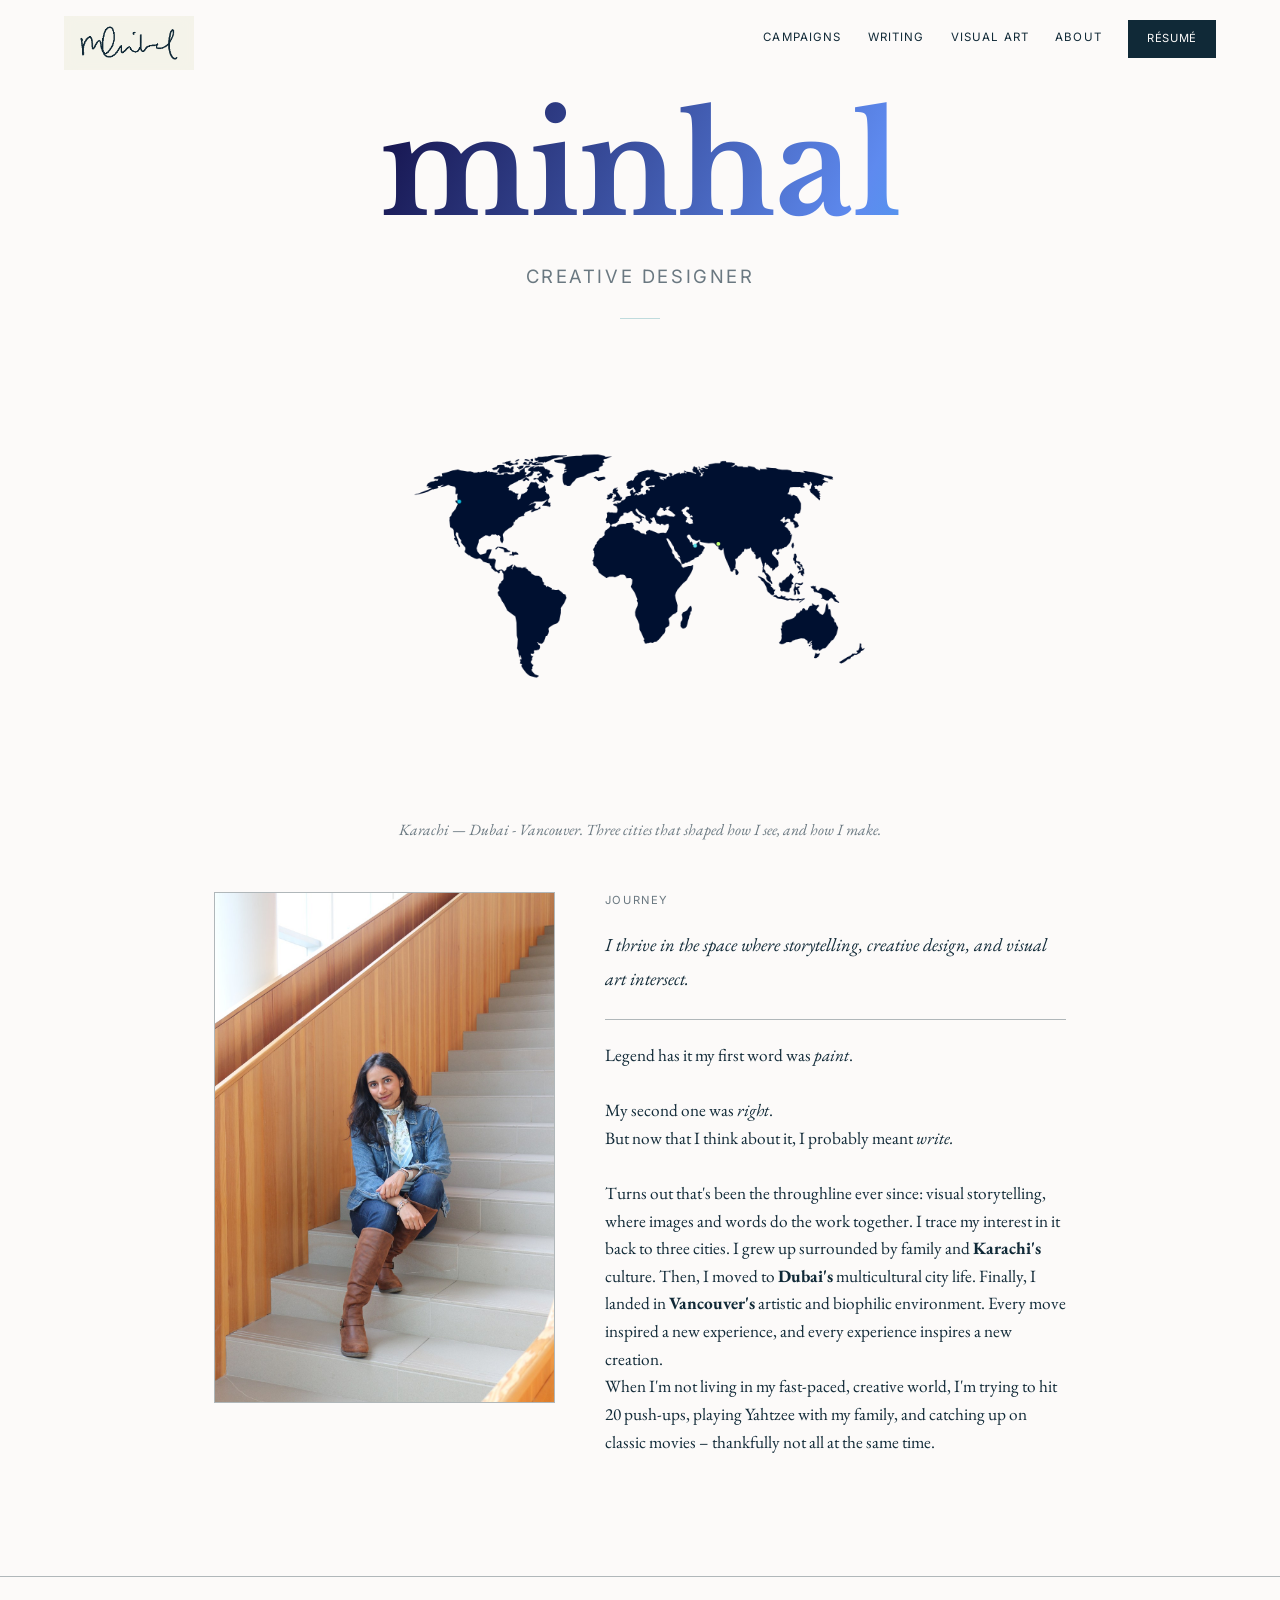
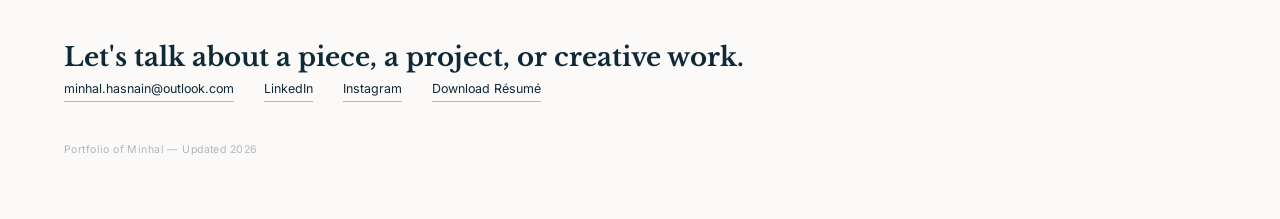
==== about.html @ d5a674a9 "Add files via upload" ====
<!DOCTYPE html>
<html lang="en">
<head>
<meta charset="UTF-8">
<meta name="viewport" content="width=device-width, initial-scale=1.0">
<title>About — Minhal</title>
<link rel="stylesheet" href="style.css">

<!--
  ============================================================
  HOW TO EDIT THIS FILE
  ============================================================
  The big centered name uses an animated gradient — its colors
  are the two "vivid-blue" variables near the top of style.css,
  plus your existing navy. Change those hex values there.

  The three cycling labels are in the .roles list below — add,
  remove, or reorder <span> entries and the rotation adjusts
  automatically. Timing is set in the <script> at the bottom
  (currently 2.4s per label).

  Bio paragraphs are plain text further down — replace directly.
  ============================================================
-->

<style>
  .about-hero {
    display: flex; flex-direction: column; align-items: center; justify-content: center;
    text-align: center;
    padding: 100px 24px 20px;
  }

  .name-gradient {
    font-family: 'Libre Baskerville', serif;
    font-weight: 700;
    font-size: clamp(3.2rem, 13vw, 8.5rem);
    line-height: 1;
    text-transform: lowercase;
    background: linear-gradient(115deg, var(--vivid-dark) 0%, var(--vivid-blue) 30%, var(--vivid-blue-light) 50%, var(--vivid-blue) 70%, var(--vivid-dark) 100%);
    background-size: 300% 300%;
    -webkit-background-clip: text;
    background-clip: text;
    color: transparent;
    animation: gradientFlow 9s ease infinite;
  }

  @keyframes gradientFlow {
    0%   { background-position: 0% 50%; }
    50%  { background-position: 100% 50%; }
    100% { background-position: 0% 50%; }
  }

  .roles {
    margin-top: 26px;
    height: 1.9rem;
    position: relative;
    font-family: 'Inter', sans-serif;
    font-size: 1.15rem;
    letter-spacing: 0.14em;
    text-transform: uppercase;
    color: var(--navy-soft);
  }
  .roles span {
    position: absolute; left: 50%; top: 0;
    transform: translateX(-50%);
    opacity: 0;
    transition: opacity 0.7s ease;
    white-space: nowrap;
  }
  .roles span.active { opacity: 1; }

  .about-divider {
    width: 40px; height: 1px; background: var(--teal);
    margin: 26px auto 0;
  }

  .map-wrap {
    max-width: 500px;
    margin: 30px auto 0;
    padding: 0 24px;
  }
  .map-wrap img { width: 100%; height: auto; display: block; }
  .map-caption {
    margin-top: 16px;
    text-align: center;
    font-family: 'EB Garamond', serif;
    font-style: italic;
    font-size: 0.98rem;
    color: var(--navy-soft);
  }

  .about-bio {
    max-width: 900px;
    margin: 30px auto 0;
    padding: 0 24px 120px;
    text-align: left;
    display: grid;
    grid-template-columns: 0.85fr 1.15fr;
    gap: 50px;
    align-items: start;
  }
  .about-headshot img {
    width: 100%;
    display: block;
    border: 1px solid var(--navy-faint);
  }
  .about-bio-text p {
    font-family: 'EB Garamond', serif;
    font-size: 1.15rem;
    line-height: 1.8;
    margin-bottom: 22px;
  }
  .about-bio-text .label { margin-bottom: 18px; display: block; }
  .bio-statement {
    font-family: 'Libre Baskerville', serif;
    font-style: italic;
    font-size: clamp(1.2rem, 2vw, 1.5rem);
    line-height: 1.4;
    color: var(--navy);
    margin-bottom: 30px;
    padding-bottom: 24px;
    border-bottom: 1px solid var(--navy-faint);
  }
  .bio-placeholder-box {
    border: 1px dashed var(--navy-faint);
    padding: 24px;
    font-family: 'Inter', sans-serif;
    font-size: 0.8rem;
    line-height: 1.7;
    color: var(--navy-soft);
  }
  .bio-placeholder-box strong { color: var(--navy); }

  @media (max-width: 700px) {
    .about-bio { grid-template-columns: 1fr; }
    .about-headshot { max-width: 260px; margin: 0 auto; }
  }

  @media (prefers-reduced-motion: reduce) {
    .name-gradient { animation: none; background-position: 30% 50%; }
    .roles span { transition: none; }
  }
</style>
</head>
<body>

<a class="mark" href="index.html"><img src="images/signature.png" alt="Minhal signature"></a>
<nav class="nav-desktop">
  <a class="nav-link" href="work.html">Campaigns</a>
  <a class="nav-link" href="writing.html">Writing</a>
  <a class="nav-link" href="art.html">Visual Art</a>
  <a class="nav-link" href="about.html">About</a>
  <a class="btn-resume" href="#">Résumé</a>
</nav>
<div class="nav-mobile-toggle" id="hamburger"><span></span></div>
<div class="mobile-menu" id="mobileMenu">
  <a class="mobile-link" href="work.html">Campaigns</a>
  <a class="mobile-link" href="writing.html">Writing</a>
  <a class="mobile-link" href="art.html">Visual Art</a>
  <a class="mobile-link" href="about.html">About</a>
  <a class="btn-resume" href="#">Résumé</a>
</div>

<!-- SECTION: ABOUT HERO -->
<div class="about-hero">
  <div class="name-gradient">Minhal</div>
  <div class="roles">
    <span class="active">Storyteller</span>
    <span>Creative Designer</span>
    <span>Visual Artist</span>
  </div>
  <div class="about-divider"></div>

 <div class="map-wrap">
    <img src="images/world-map.png" alt="World map with pins marking Vancouver, Dubai, and Karachi" style="width: 100%; height: auto;">
</div>
    <p class="map-caption">Karachi — Dubai - Vancouver. Three cities that shaped how I see, and how I make.</p>
  </div>
</div>

<!-- SECTION: BIO -->
<div class="about-bio">
  <div class="about-headshot">
    <img src="images/headshot.jpg" alt="Portrait of Minhal">
  </div>
  <div class="about-bio-text">
    <span class="label">Journey</span>
    <p class="bio-statement">I thrive in the space where storytelling, creative design, and visual art intersect.</p>

      Legend has it my first word was <i>paint</i>.<br>
      <br>
      My second one was <i>right</i>. 
      <br>
      But now that I think about it, I probably meant <i>write.</i><br>
      <br>
      Turns out that's been the throughline ever since: visual storytelling, where images and words do the work together. I trace my interest in it back to three cities. I grew up surrounded by family and <b>Karachi's</b> culture. Then, I moved to <b>Dubai's</b> multicultural city life. Finally, I landed in <b>Vancouver's</b> artistic and biophilic environment. Every move inspired a new experience, and every experience inspires a new creation.
      <br>
      When I'm not living in my fast-paced, creative world, I'm trying to hit 20 push-ups, playing Yahtzee with my family, and catching up on classic movies – thankfully not all at the same time.
    </div>
  </div>
</div>

  <footer id="contact">
  <div class="wrap">
    <h2 class="display">Let's talk about a piece, a project, or creative work.</h2>
        <div class="contact-row">
      <a href="mailto:minhal.hasnain@outlook.com">minhal.hasnain@outlook.com</a>
      <a href="https://www.linkedin.com/in/minhal-hasnain-a8464b2b0/" target="_blank" rel="noopener">LinkedIn</a>
      <a href="https://www.instagram.com/spilling.ink.mh/" target="_blank" rel="noopener">Instagram</a>
      <a href="#">Download Résumé</a>
    </div>
    <div class="fine-print">Portfolio of Minhal — Updated 2026</div>
  </div>
</footer>
  
<script>
    const hamburger = document.getElementById('hamburger');
  const mobileMenu = document.getElementById('mobileMenu');
  hamburger.addEventListener('click', () => { hamburger.classList.toggle('open'); mobileMenu.classList.toggle('open'); });
  document.querySelectorAll('.mobile-menu a').forEach(a => {
    a.addEventListener('click', () => { hamburger.classList.remove('open'); mobileMenu.classList.remove('open'); });
  });

  // Cycling role labels
  const roles = document.querySelectorAll('.roles span');
  let roleIndex = 0;
  setInterval(() => {
    roles[roleIndex].classList.remove('active');
    roleIndex = (roleIndex + 1) % roles.length;
    roles[roleIndex].classList.add('active');
  }, 1500);
</script>

</body>
</html>
---- style.css ----
/* ============================================================
   SHARED STYLES — loaded by both index.html and about.html
   Edit colors and fonts here once; both pages update.
   ============================================================ */
@import url('https://fonts.googleapis.com/css2?family=Libre+Baskerville:ital,wght@0,400;0,700;1,400&family=EB+Garamond:ital,wght@0,400;0,500;0,600;1,400&family=Inter:wght@400;500&family=Parisienne&display=swap');

:root {
  /* ---- EDIT YOUR COLORS HERE ---- */
  --cream: #fcfaf9;
  --teal:  #bfdbdd;
  --grey:  #e6eaef;
  --navy:  #102937;
  /* one-time accent used only for the About page name gradient */
  --vivid-blue: #5E8AEF;
  --vivid-blue-light: #24CAEA;
  --vivid-dark: #14114A;
  /* -------------------------------- */
  --navy-soft: rgba(16, 41, 55, 0.62);
  --navy-faint: rgba(16, 41, 55, 0.32);
}

* { box-sizing: border-box; margin: 0; padding: 0; }
html { scroll-behavior: smooth; }
body {
  background: var(--cream);
  color: var(--navy);
  font-family: 'EB Garamond', serif;
  font-size: 1.08rem;
  line-height: 1.6;
  -webkit-font-smoothing: antialiased;
  overflow-x: hidden;
}
a { color: inherit; text-decoration: none; }
.display { font-family: 'Libre Baskerville', serif; }
.label {
  font-family: 'Inter', sans-serif;
  font-size: 0.7rem;
  letter-spacing: 0.14em;
  text-transform: uppercase;
  color: var(--navy-soft);
}
.wrap { max-width: 1400px; margin: 0 auto; padding: 0 clamp(20px, 5vw, 64px); }

/* ---------- SIGNATURE (fixed top-left, links home) ---------- */
.mark {
  position: fixed;
  top: 16px;
  left: clamp(20px, 5vw, 64px);
  z-index: 60;
  display: block;
  background: rgba(242, 240, 228, 0.75);
  backdrop-filter: blur(6px);
  padding: 6px 12px;
  line-height: 1;
}
.mark img {
  display: block;
  height: 42px;
  width: auto;
}

/* ---------- DESKTOP NAV — flat, 4 items, résumé CTA ---------- */
.nav-desktop {
  position: fixed;
  top: 20px;
  right: clamp(20px, 5vw, 64px);
  z-index: 60;
  display: flex;
  align-items: center;
  gap: 26px;
  font-family: 'Inter', sans-serif;
  font-size: 0.72rem;
  letter-spacing: 0.1em;
  text-transform: uppercase;
}
.nav-desktop a.nav-link {
  position: relative;
  padding-bottom: 3px;
}
.nav-desktop a.nav-link::after {
  content: ""; position: absolute; left: 0; bottom: 0;
  width: 0%; height: 1px; background: var(--navy);
  transition: width 0.25s ease;
}
.nav-desktop a.nav-link:hover::after { width: 100%; }
.btn-resume {
  font-family: 'Inter', sans-serif; font-size: 0.7rem; letter-spacing: 0.06em; text-transform: uppercase;
  background: var(--navy); color: var(--cream); padding: 9px 18px; border: 1px solid var(--navy);
  transition: opacity 0.2s ease;
}
.btn-resume:hover { opacity: 0.85; }

/* ---------- MOBILE HAMBURGER + MENU (flat) ---------- */
.nav-mobile-toggle {
  display: none; position: fixed; top: 20px; right: 20px; z-index: 70;
  width: 40px; height: 40px; background: rgba(242,240,228,0.9);
  border: 1px solid var(--navy-faint); align-items: center; justify-content: center; cursor: pointer;
}
.nav-mobile-toggle span { display: block; width: 18px; height: 1px; background: var(--navy); position: relative; }
.nav-mobile-toggle span::before, .nav-mobile-toggle span::after {
  content: ""; position: absolute; left: 0; width: 18px; height: 1px; background: var(--navy);
  transition: transform 0.25s ease;
}
.nav-mobile-toggle span::before { top: -6px; }
.nav-mobile-toggle span::after { top: 6px; }
.nav-mobile-toggle.open span { background: transparent; }
.nav-mobile-toggle.open span::before { transform: translateY(6px) rotate(45deg); }
.nav-mobile-toggle.open span::after { transform: translateY(-6px) rotate(-45deg); }

.mobile-menu {
  position: fixed; inset: 0; background: var(--cream); z-index: 65;
  padding: 100px 32px 40px; display: flex; flex-direction: column; gap: 4px;
  transform: translateX(100%); transition: transform 0.35s ease; overflow-y: auto;
}
.mobile-menu.open { transform: translateX(0); }
.mobile-menu a.mobile-link {
  display: block; padding: 18px 0; border-bottom: 1px solid var(--navy-faint);
  font-family: 'Libre Baskerville', serif; font-size: 1.3rem; font-weight: 700;
}
.mobile-menu .btn-resume { margin-top: 24px; text-align: center; }

@media (max-width: 860px) {
  .nav-desktop { display: none; }
  .nav-mobile-toggle { display: flex; }
}

/* ---------- SECTIONS GENERAL ---------- */
section { padding: 100px 0; border-top: 1px solid var(--navy-faint); }
.section-head { display: flex; justify-content: space-between; align-items: baseline; margin-bottom: 50px; flex-wrap: wrap; gap: 12px; }
.section-head h2 { font-size: clamp(1.8rem, 3.4vw, 2.6rem); font-weight: 700; }
.section-index { font-family: 'Inter', sans-serif; font-size: 0.7rem; letter-spacing: 0.1em; color: var(--navy-soft); }
.subhead { font-family: 'Inter', sans-serif; font-size: 0.72rem; letter-spacing: 0.1em; text-transform: uppercase; color: var(--navy-soft); margin: 44px 0 20px; border-top: 1px solid var(--navy-faint); padding-top: 20px; display:flex; justify-content:space-between; align-items:baseline; }
.subhead:first-of-type { margin-top: 0; border-top: none; padding-top: 0; }
.view-all { font-family: 'Inter', sans-serif; font-size: 0.68rem; letter-spacing: 0.06em; border-bottom: 1px solid var(--navy-soft); padding-bottom: 1px; text-transform: none; }
.view-all:hover { border-color: var(--teal); background: var(--teal); }

.placeholder-note { position: absolute; inset: 0; display: flex; align-items: center; justify-content: center; font-family: 'Inter', sans-serif; font-size: 0.62rem; letter-spacing: 0.08em; text-transform: uppercase; color: rgba(16,41,55,0.4); text-align: center; padding: 0 12px; }
.fill-a { background: linear-gradient(135deg, var(--teal), var(--cream)); }
.fill-b { background: linear-gradient(160deg, var(--navy), var(--teal)); }
.fill-c { background: linear-gradient(200deg, var(--grey), var(--teal)); }
.fill-d { background: linear-gradient(120deg, var(--cream), var(--navy) 140%); }

/* ---------- FOOTER (shared across every page) ---------- */
footer { padding: 60px 0; border-top: 1px solid var(--navy-faint); }
.contact-row { display: flex; gap: 30px; flex-wrap: wrap; font-family: 'Inter', sans-serif; font-size: 0.78rem; }
.contact-row a { border-bottom: 1px solid var(--navy-faint); padding-bottom: 2px; }
.fine-print { margin-top: 40px; font-family: 'Inter', sans-serif; font-size: 0.66rem; color: var(--navy-faint); letter-spacing: 0.04em; }
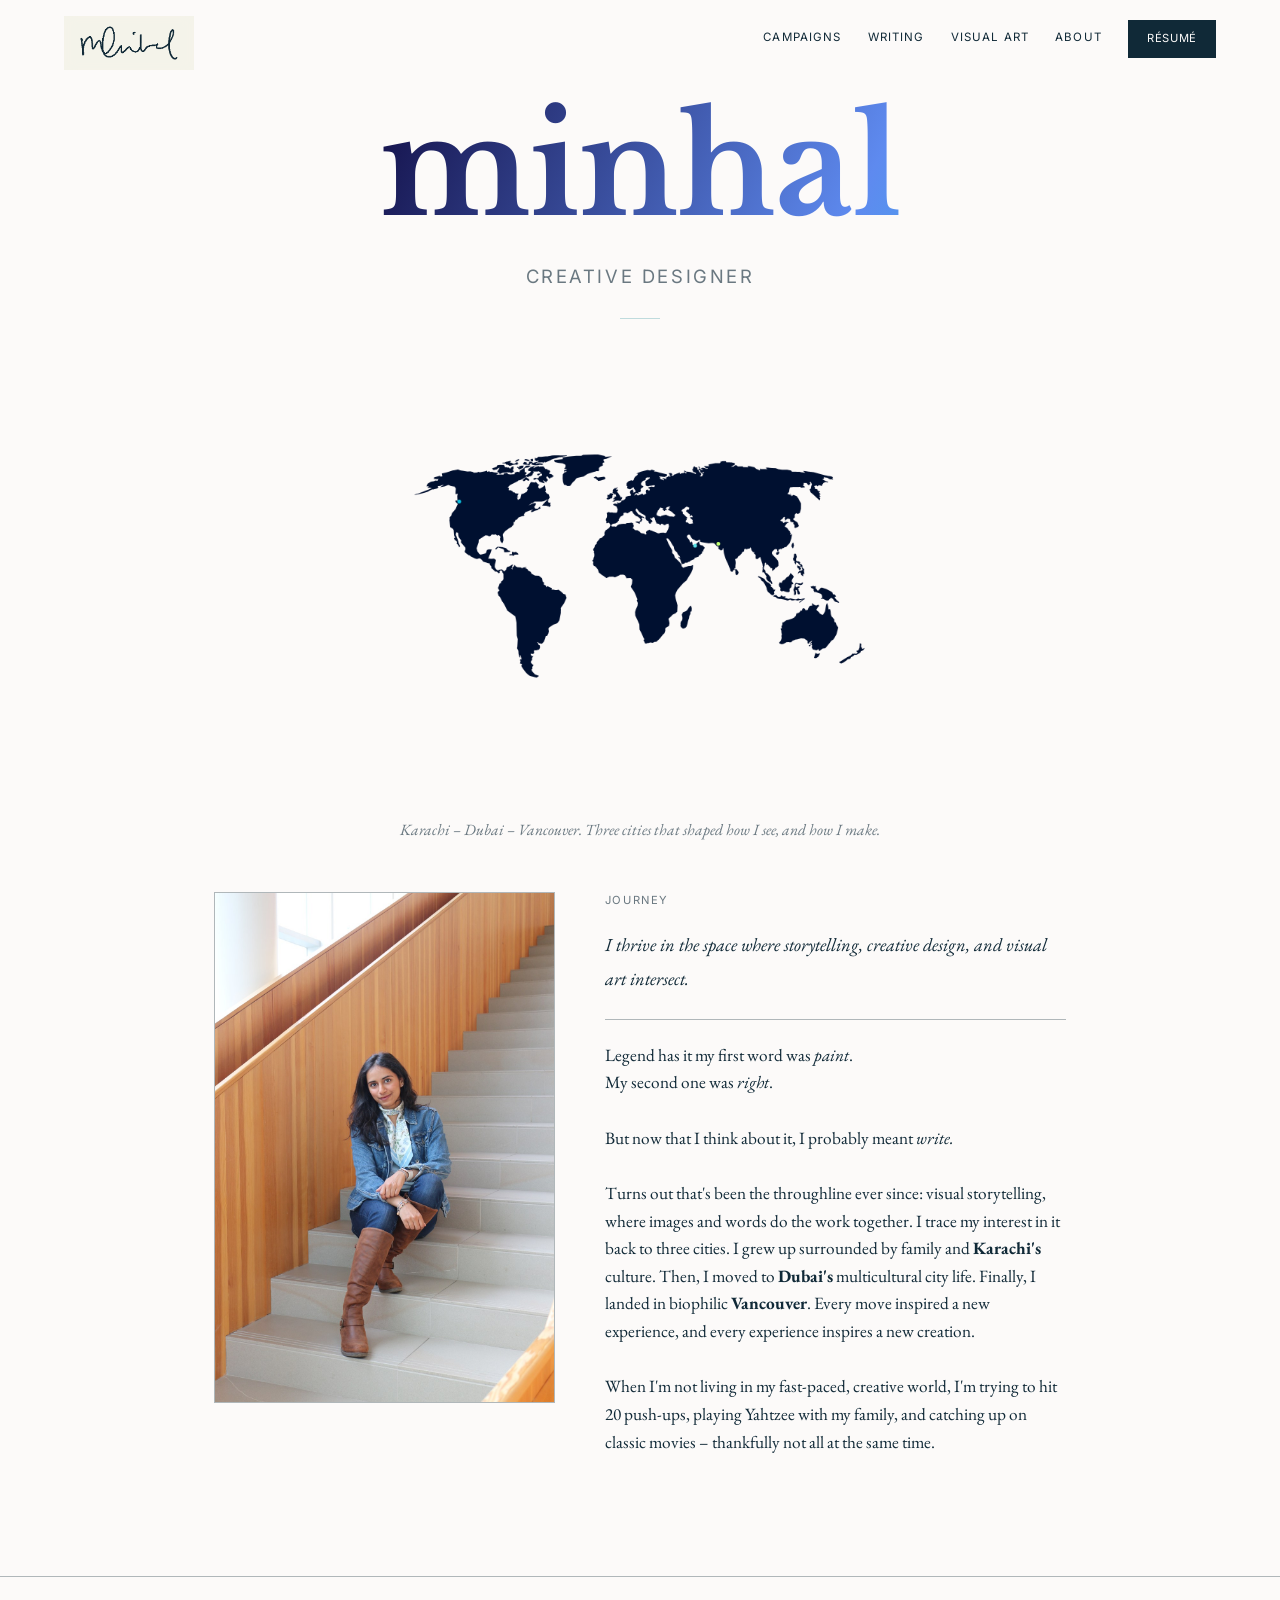
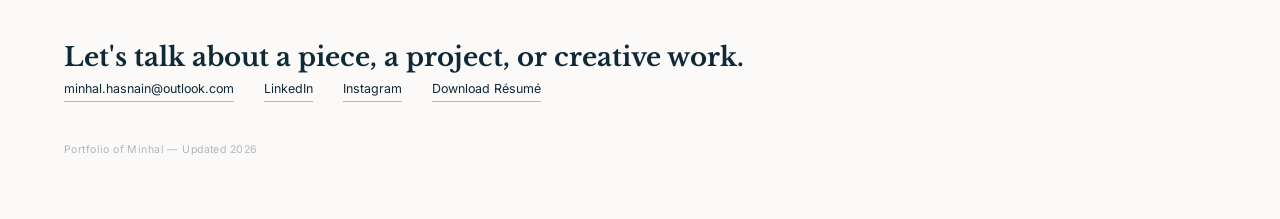
==== commit cf097f7e: "Refine map caption and Vancouver description Updated the map caption to use en dashes instead of hyp" ====
--- a/about.html
+++ b/about.html
@@ -174,7 +174,7 @@
  <div class="map-wrap">
     <img src="images/world-map.png" alt="World map with pins marking Vancouver, Dubai, and Karachi" style="width: 100%; height: auto;">
 </div>
-    <p class="map-caption">Karachi — Dubai - Vancouver. Three cities that shaped how I see, and how I make.</p>
+    <p class="map-caption">Karachi – Dubai – Vancouver. Three cities that shaped how I see, and how I make.</p>
   </div>
 </div>
 
@@ -188,12 +188,11 @@
     <p class="bio-statement">I thrive in the space where storytelling, creative design, and visual art intersect.</p>
 
       Legend has it my first word was <i>paint</i>.<br>
-      <br>
-      My second one was <i>right</i>. 
+      My second one was <i>right</i>.<br> 
       <br>
       But now that I think about it, I probably meant <i>write.</i><br>
       <br>
-      Turns out that's been the throughline ever since: visual storytelling, where images and words do the work together. I trace my interest in it back to three cities. I grew up surrounded by family and <b>Karachi's</b> culture. Then, I moved to <b>Dubai's</b> multicultural city life. Finally, I landed in <b>Vancouver's</b> artistic and biophilic environment. Every move inspired a new experience, and every experience inspires a new creation.
+      Turns out that's been the throughline ever since: visual storytelling, where images and words do the work together. I trace my interest in it back to three cities. I grew up surrounded by family and <b>Karachi's</b> culture. Then, I moved to <b>Dubai's</b> multicultural city life. Finally, I landed in biophilic <b>Vancouver</b>. Every move inspired a new experience, and every experience inspires a new creation.<br>
       <br>
       When I'm not living in my fast-paced, creative world, I'm trying to hit 20 push-ups, playing Yahtzee with my family, and catching up on classic movies – thankfully not all at the same time.
     </div>
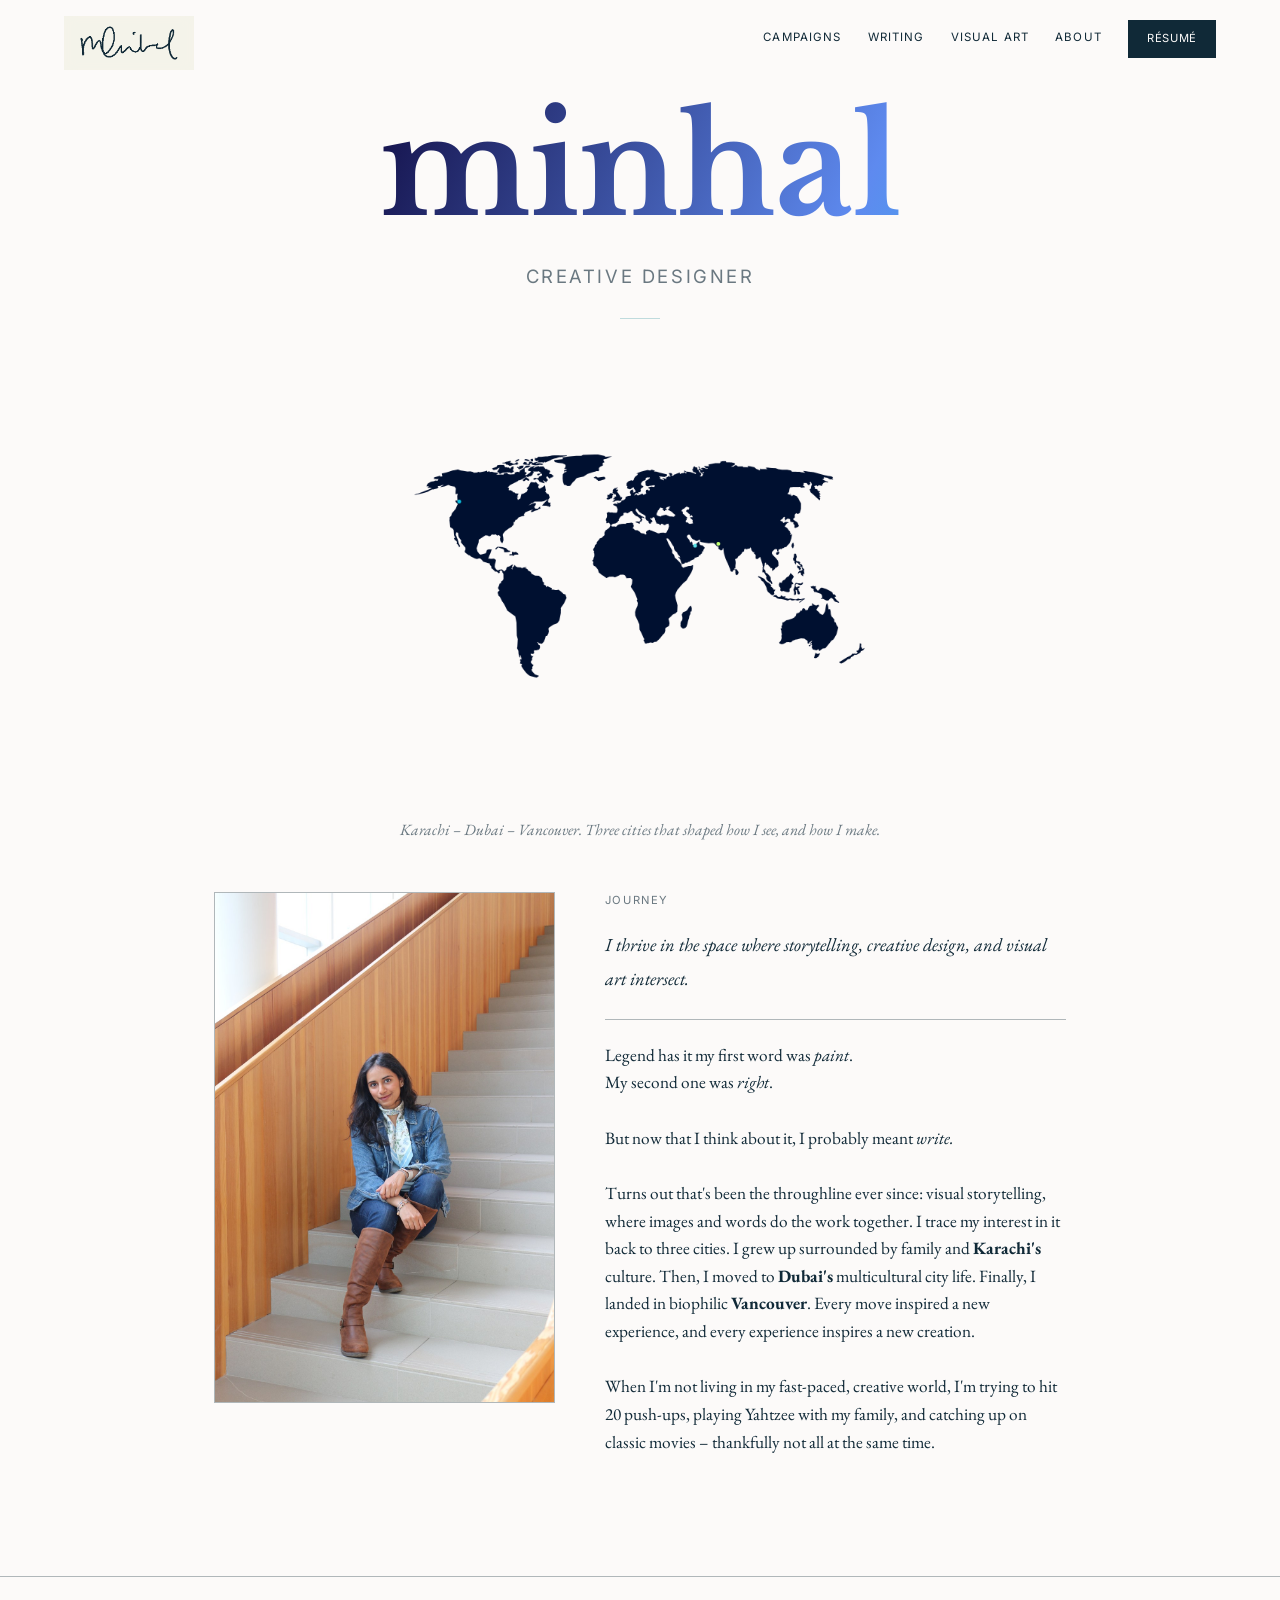
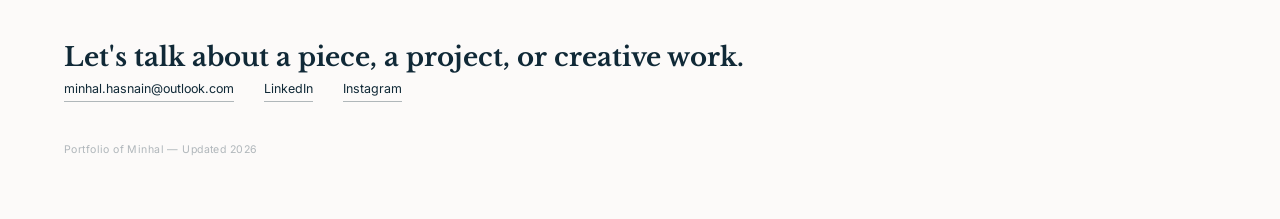
==== commit 4c0606d0: "Add files via upload" ====
--- a/about.html
+++ b/about.html
@@ -206,7 +206,6 @@
       <a href="mailto:minhal.hasnain@outlook.com">minhal.hasnain@outlook.com</a>
       <a href="https://www.linkedin.com/in/minhal-hasnain-a8464b2b0/" target="_blank" rel="noopener">LinkedIn</a>
       <a href="https://www.instagram.com/spilling.ink.mh/" target="_blank" rel="noopener">Instagram</a>
-      <a href="#">Download Résumé</a>
     </div>
     <div class="fine-print">Portfolio of Minhal — Updated 2026</div>
   </div>
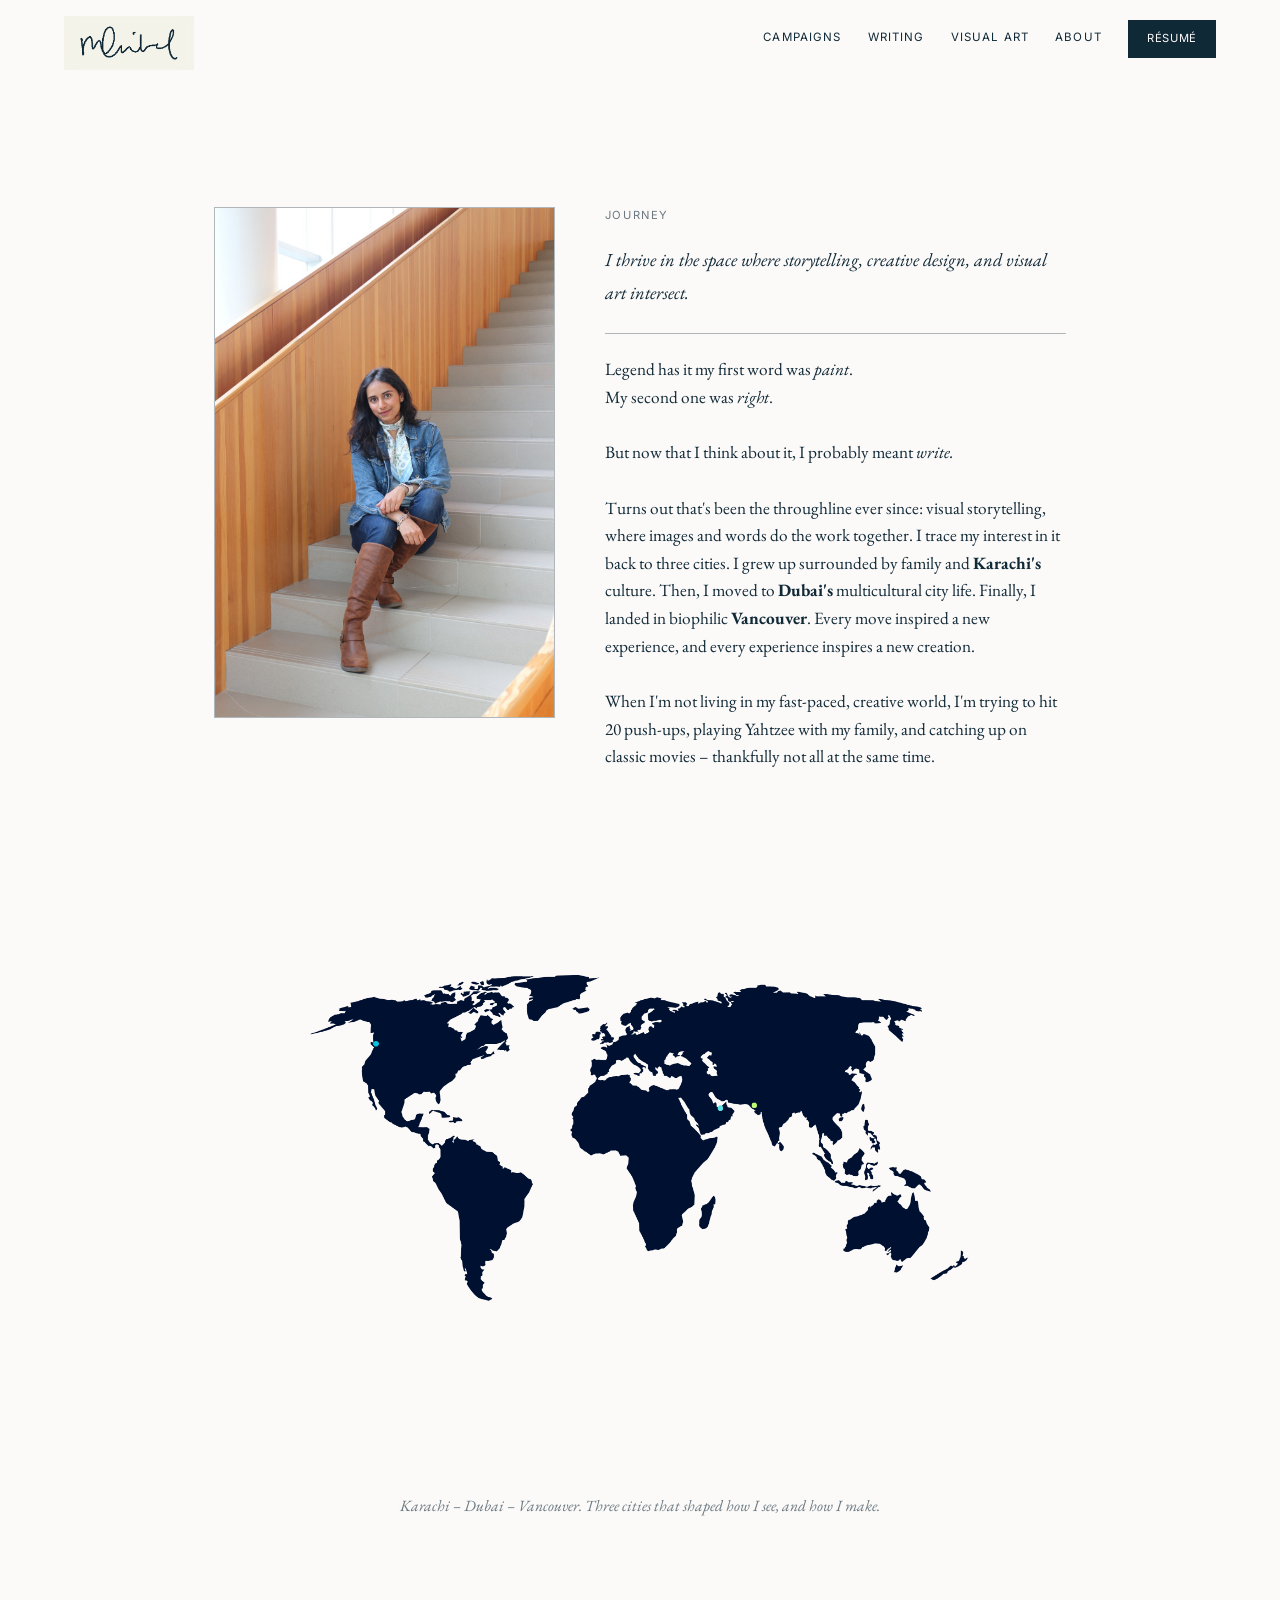
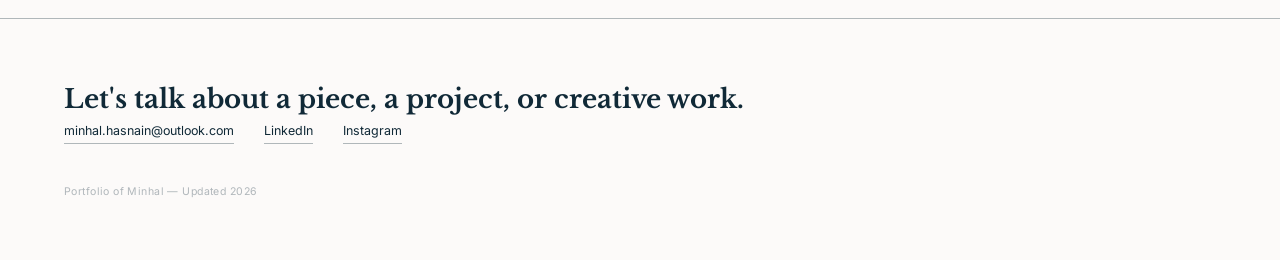
==== commit 9b6b79e3: "Add files via upload" ====
--- a/about.html
+++ b/about.html
@@ -10,14 +10,13 @@
   ============================================================
   HOW TO EDIT THIS FILE
   ============================================================
-  The big centered name uses an animated gradient — its colors
-  are the two "vivid-blue" variables near the top of style.css,
-  plus your existing navy. Change those hex values there.
-
-  The three cycling labels are in the .roles list below — add,
-  remove, or reorder <span> entries and the rotation adjusts
-  automatically. Timing is set in the <script> at the bottom
-  (currently 2.4s per label).
+  Page order, top to bottom: cycling headline -> bio (headshot +
+  blurb) -> map. The headline is the three phrases in .about-cycle
+  — add, remove, or reorder <span> entries (each with its own
+  color class: c-storyteller / c-designer / c-artist) and the
+  rotation adjusts automatically. It "falls into place" the same
+  way the landing page tagline does. Timing is set in the second
+  <script> block near the bottom (currently 2.5s per phrase).
 
   Bio paragraphs are plain text further down — replace directly.
   ============================================================
@@ -27,72 +26,50 @@
   .about-hero {
     display: flex; flex-direction: column; align-items: center; justify-content: center;
     text-align: center;
-    padding: 100px 24px 20px;
-  }
-
-  .name-gradient {
-    font-family: 'Libre Baskerville', serif;
-    font-weight: 700;
-    font-size: clamp(3.2rem, 13vw, 8.5rem);
-    line-height: 1;
-    text-transform: lowercase;
-    background: linear-gradient(115deg, var(--vivid-dark) 0%, var(--vivid-blue) 30%, var(--vivid-blue-light) 50%, var(--vivid-blue) 70%, var(--vivid-dark) 100%);
-    background-size: 300% 300%;
-    -webkit-background-clip: text;
-    background-clip: text;
-    color: transparent;
-    animation: gradientFlow 9s ease infinite;
-  }
-
-  @keyframes gradientFlow {
-    0%   { background-position: 0% 50%; }
-    50%  { background-position: 100% 50%; }
-    100% { background-position: 0% 50%; }
-  }
-
-  .roles {
-    margin-top: 26px;
-    height: 1.9rem;
+    padding: 90px 24px 10px;
+  }
+
+  .about-cycle {
     position: relative;
-    font-family: 'Inter', sans-serif;
-    font-size: 1.15rem;
-    letter-spacing: 0.14em;
-    text-transform: uppercase;
-    color: var(--navy-soft);
-  }
-  .roles span {
-    position: absolute; left: 50%; top: 0;
-    transform: translateX(-50%);
+    height: 1.35em;
+    overflow: hidden;
+    font-family: 'EB Garamond', serif;
+    font-weight: 400;
+    font-style: normal;
+    font-size: clamp(2.4rem, 6vw, 4.5rem);
+  }
+  .about-cycle span {
+    position: absolute;
+    left: 50%;
+    top: 0;
+    line-height: 1.35em;
+    white-space: nowrap;
     opacity: 0;
-    transition: opacity 0.7s ease;
-    white-space: nowrap;
-  }
-  .roles span.active { opacity: 1; }
-
-  .about-divider {
-    width: 40px; height: 1px; background: var(--teal);
-    margin: 26px auto 0;
-  }
-
-  .map-wrap {
-    max-width: 500px;
-    margin: 30px auto 0;
-    padding: 0 24px;
-  }
-  .map-wrap img { width: 100%; height: auto; display: block; }
-  .map-caption {
-    margin-top: 16px;
-    text-align: center;
-    font-family: 'EB Garamond', serif;
-    font-style: italic;
-    font-size: 0.98rem;
-    color: var(--navy-soft);
-  }
+    transform: translateX(-50%) translateY(-120%);
+    transition: transform 0.55s cubic-bezier(0.34, 1.45, 0.5, 1), opacity 0.4s ease;
+  }
+  .about-cycle span.active {
+    opacity: 1;
+    transform: translateX(-50%) translateY(0);
+  }
+  .about-cycle span.leaving {
+    opacity: 0;
+    transform: translateX(-50%) translateY(120%);
+    transition: transform 0.4s cubic-bezier(0.5, 0, 0.75, 0), opacity 0.3s ease;
+  }
+  .about-cycle span.reset {
+    transition: none !important;
+    transform: translateX(-50%) translateY(-120%);
+    opacity: 0;
+  }
+  .about-cycle .c-storyteller { color: var(--teal); }
+  .about-cycle .c-designer { color: #5e72eb; }
+  .about-cycle .c-artist { color: #FE7F9C; }
 
   .about-bio {
     max-width: 900px;
-    margin: 30px auto 0;
-    padding: 0 24px 120px;
+    margin: 10px auto 0;
+    padding: 0 24px;
     text-align: left;
     display: grid;
     grid-template-columns: 0.85fr 1.15fr;
@@ -121,15 +98,26 @@
     padding-bottom: 24px;
     border-bottom: 1px solid var(--navy-faint);
   }
-  .bio-placeholder-box {
-    border: 1px dashed var(--navy-faint);
-    padding: 24px;
-    font-family: 'Inter', sans-serif;
-    font-size: 0.8rem;
-    line-height: 1.7;
+
+  .about-map-section {
+    max-width: 900px;
+    margin: 50px auto 0;
+    padding: 0 24px 100px;
+    text-align: center;
+  }
+  .map-wrap {
+    max-width: 660px;
+    margin: 0 auto;
+  }
+  .map-wrap img { width: 100%; height: auto; display: block; }
+  .map-caption {
+    margin-top: 12px;
+    text-align: center;
+    font-family: 'EB Garamond', serif;
+    font-style: italic;
+    font-size: 0.98rem;
     color: var(--navy-soft);
   }
-  .bio-placeholder-box strong { color: var(--navy); }
 
   @media (max-width: 700px) {
     .about-bio { grid-template-columns: 1fr; }
@@ -137,8 +125,7 @@
   }
 
   @media (prefers-reduced-motion: reduce) {
-    .name-gradient { animation: none; background-position: 30% 50%; }
-    .roles span { transition: none; }
+    .about-cycle span { transition: opacity 0.4s ease; transform: translateX(-50%) !important; }
   }
 </style>
 </head>
@@ -161,24 +148,16 @@
   <a class="btn-resume" href="#">Résumé</a>
 </div>
 
-<!-- SECTION: ABOUT HERO -->
+<!-- SECTION: ABOUT HERO — cycling headline only -->
 <div class="about-hero">
-  <div class="name-gradient">Minhal</div>
-  <div class="roles">
-    <span class="active">Storyteller</span>
-    <span>Creative Designer</span>
-    <span>Visual Artist</span>
-  </div>
-  <div class="about-divider"></div>
-
- <div class="map-wrap">
-    <img src="images/world-map.png" alt="World map with pins marking Vancouver, Dubai, and Karachi" style="width: 100%; height: auto;">
+  <div class="about-cycle" id="aboutCycle">
+    <span class="active c-storyteller">Storyteller</span>
+    <span class="c-designer">Creative Designer</span>
+    <span class="c-artist">Visual Artist</span>
+  </div>
 </div>
-    <p class="map-caption">Karachi – Dubai – Vancouver. Three cities that shaped how I see, and how I make.</p>
-  </div>
-</div>
-
-<!-- SECTION: BIO -->
+
+<!-- SECTION: BIO — moved up, right after the headline -->
 <div class="about-bio">
   <div class="about-headshot">
     <img src="images/headshot.jpg" alt="Portrait of Minhal">
@@ -197,9 +176,16 @@
       When I'm not living in my fast-paced, creative world, I'm trying to hit 20 push-ups, playing Yahtzee with my family, and catching up on classic movies – thankfully not all at the same time.
     </div>
   </div>
+
+<!-- SECTION: MAP — moved down, below the bio -->
+<div class="about-map-section">
+  <div class="map-wrap">
+    <img src="images/world-map.png" alt="World map with pins marking Vancouver, Dubai, and Karachi" style="width: 100%; height: auto;">
+  </div>
+  <p class="map-caption">Karachi – Dubai – Vancouver. Three cities that shaped how I see, and how I make.</p>
 </div>
 
-  <footer id="contact">
+<footer id="contact">
   <div class="wrap">
     <h2 class="display">Let's talk about a piece, a project, or creative work.</h2>
         <div class="contact-row">
@@ -210,23 +196,45 @@
     <div class="fine-print">Portfolio of Minhal — Updated 2026</div>
   </div>
 </footer>
-  
+
 <script>
-    const hamburger = document.getElementById('hamburger');
-  const mobileMenu = document.getElementById('mobileMenu');
-  hamburger.addEventListener('click', () => { hamburger.classList.toggle('open'); mobileMenu.classList.toggle('open'); });
-  document.querySelectorAll('.mobile-menu a').forEach(a => {
-    a.addEventListener('click', () => { hamburger.classList.remove('open'); mobileMenu.classList.remove('open'); });
-  });
-
-  // Cycling role labels
-  const roles = document.querySelectorAll('.roles span');
-  let roleIndex = 0;
-  setInterval(() => {
-    roles[roleIndex].classList.remove('active');
-    roleIndex = (roleIndex + 1) % roles.length;
-    roles[roleIndex].classList.add('active');
-  }, 1500);
+  var hamburger = document.getElementById('hamburger');
+  var mobileMenu = document.getElementById('mobileMenu');
+  if (hamburger && mobileMenu) {
+    hamburger.addEventListener('click', function () {
+      hamburger.classList.toggle('open');
+      mobileMenu.classList.toggle('open');
+    });
+    document.querySelectorAll('.mobile-menu a').forEach(function (a) {
+      a.addEventListener('click', function () {
+        hamburger.classList.remove('open');
+        mobileMenu.classList.remove('open');
+      });
+    });
+  }
+</script>
+
+<script>
+  var aboutCycleWrap = document.getElementById('aboutCycle');
+  if (aboutCycleWrap) {
+    var spans = Array.prototype.slice.call(aboutCycleWrap.children);
+    var idx = 0;
+    setInterval(function () {
+      var current = spans[idx];
+      current.classList.remove('active');
+      current.classList.add('leaving');
+      var nextIdx = (idx + 1) % spans.length;
+      var next = spans[nextIdx];
+      next.classList.add('reset');
+      void next.offsetWidth;
+      next.classList.remove('reset');
+      next.classList.add('active');
+      (function (el) {
+        setTimeout(function () { el.classList.remove('leaving'); }, 450);
+      })(current);
+      idx = nextIdx;
+    }, 2500);
+  }
 </script>
 
 </body>
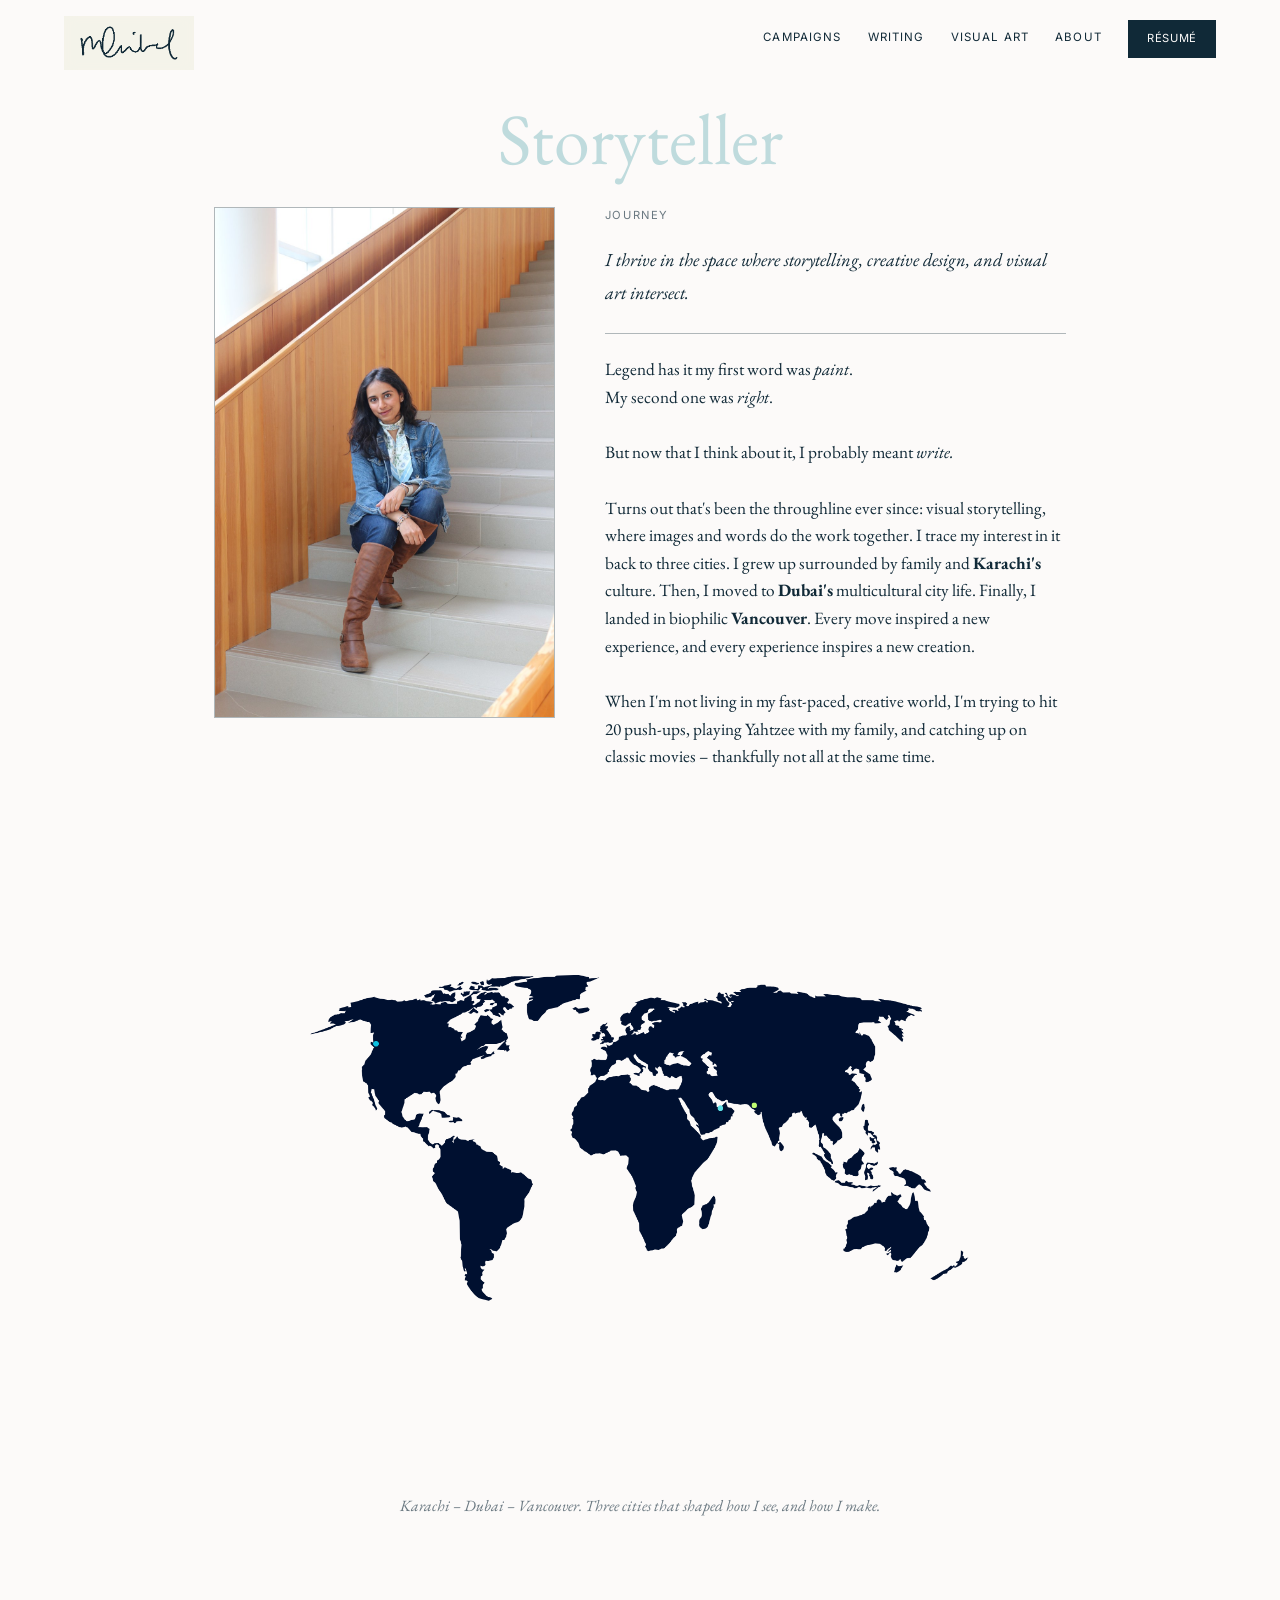
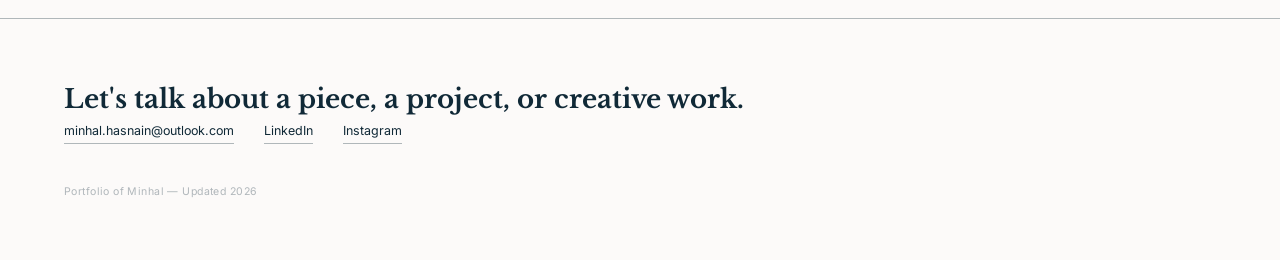
==== commit f1617a8a: "Add files via upload" ====
--- a/about.html
+++ b/about.html
@@ -31,6 +31,7 @@
 
   .about-cycle {
     position: relative;
+    width: 100%;
     height: 1.35em;
     overflow: hidden;
     font-family: 'EB Garamond', serif;
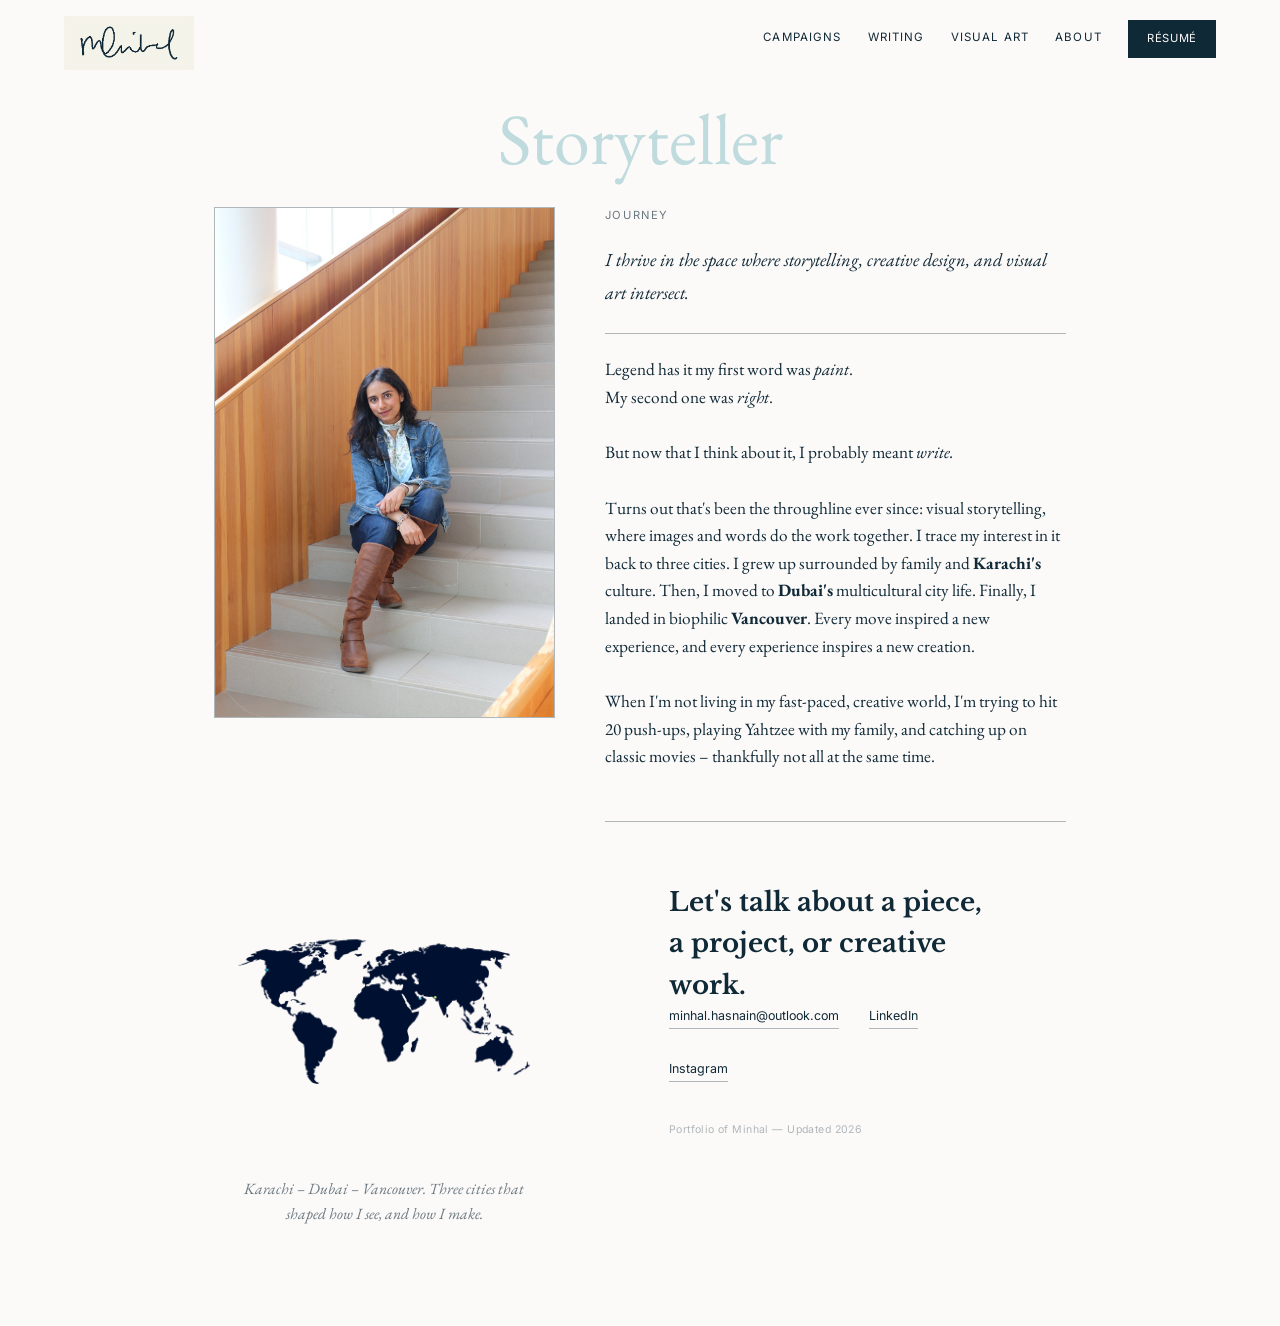
==== commit 7a9d0d70: "Move bio section up and map section down Rearranged sections in about.html for better flow." ====
--- a/about.html
+++ b/about.html
@@ -157,6 +157,7 @@
     <span class="c-artist">Visual Artist</span>
   </div>
 </div>
+</div>
 
 <!-- SECTION: BIO — moved up, right after the headline -->
 <div class="about-bio">
@@ -176,7 +177,6 @@
       <br>
       When I'm not living in my fast-paced, creative world, I'm trying to hit 20 push-ups, playing Yahtzee with my family, and catching up on classic movies – thankfully not all at the same time.
     </div>
-  </div>
 
 <!-- SECTION: MAP — moved down, below the bio -->
 <div class="about-map-section">
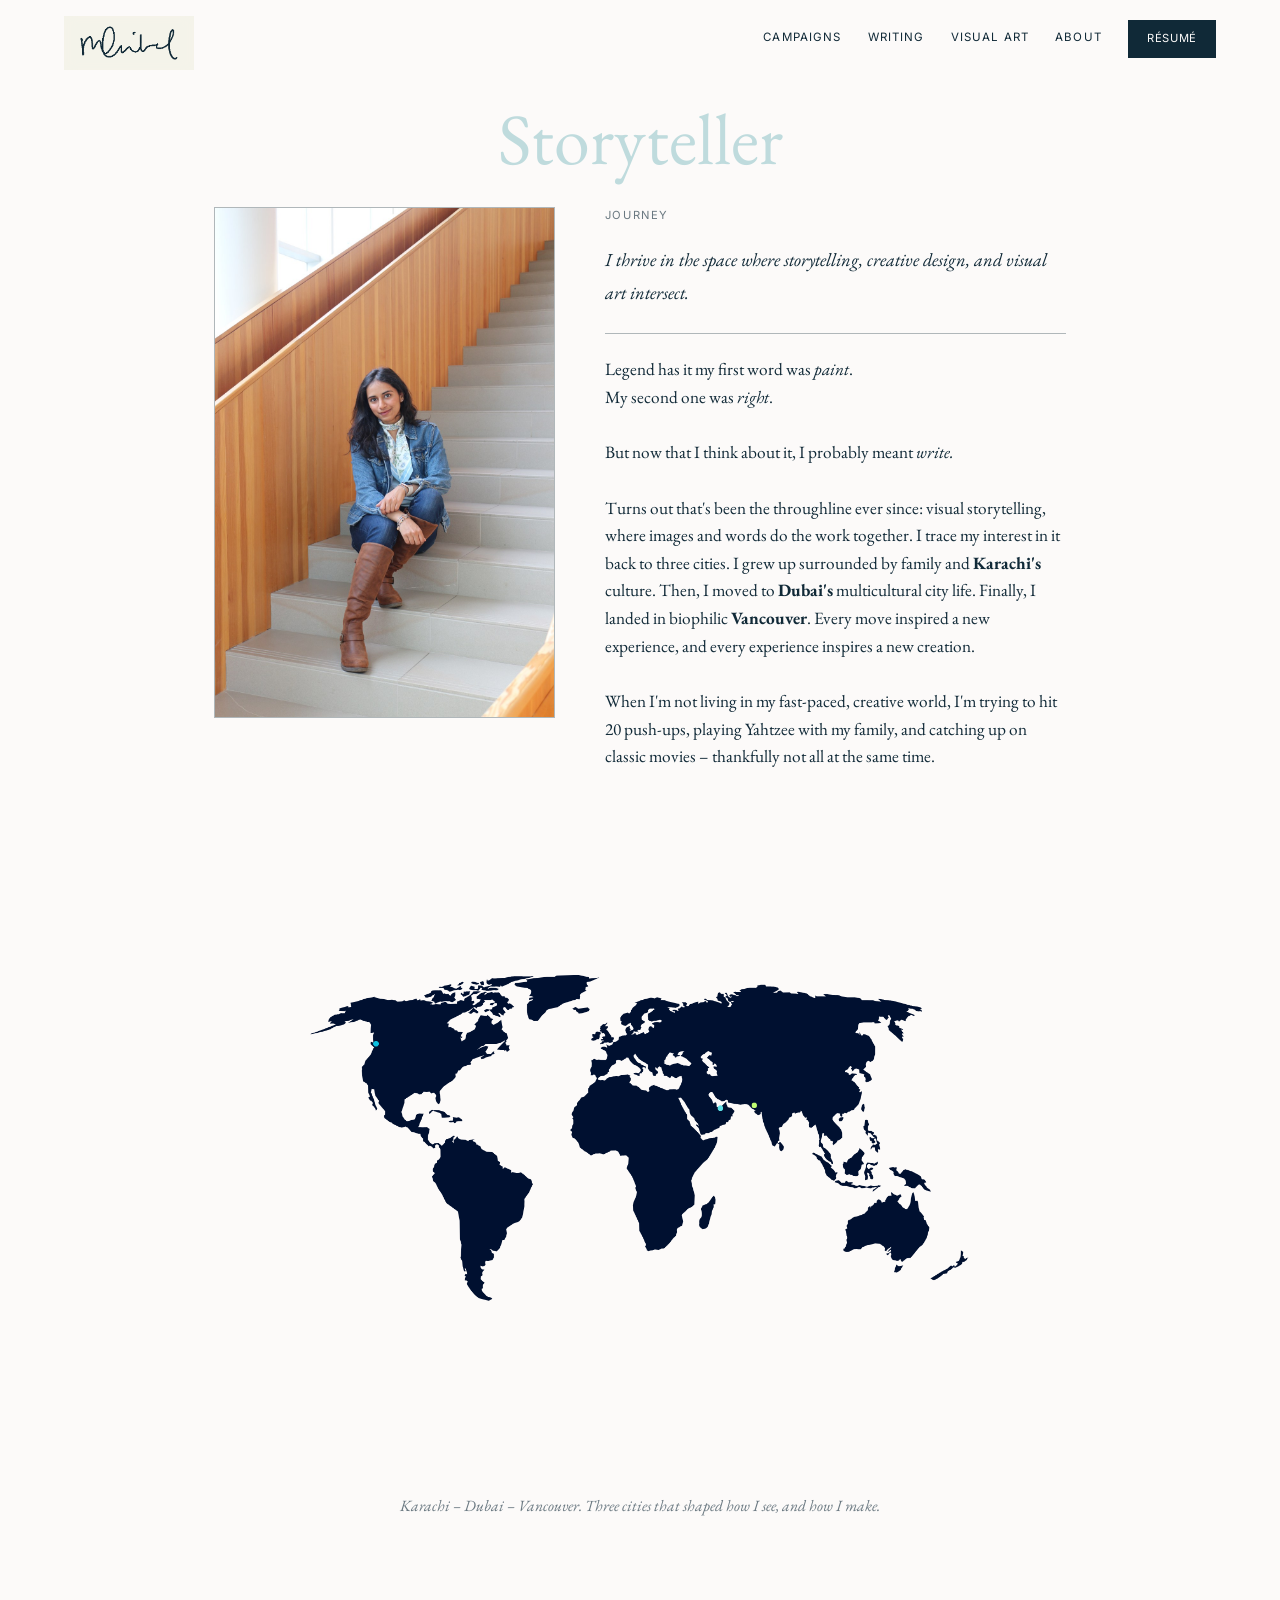
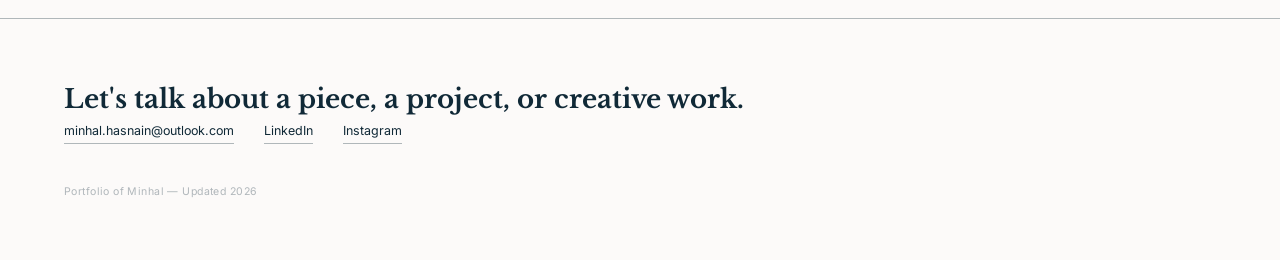
==== commit 15be0f30: "Add files via upload" ====
--- a/about.html
+++ b/about.html
@@ -157,7 +157,6 @@
     <span class="c-artist">Visual Artist</span>
   </div>
 </div>
-</div>
 
 <!-- SECTION: BIO — moved up, right after the headline -->
 <div class="about-bio">
@@ -177,6 +176,7 @@
       <br>
       When I'm not living in my fast-paced, creative world, I'm trying to hit 20 push-ups, playing Yahtzee with my family, and catching up on classic movies – thankfully not all at the same time.
     </div>
+  </div>
 
 <!-- SECTION: MAP — moved down, below the bio -->
 <div class="about-map-section">
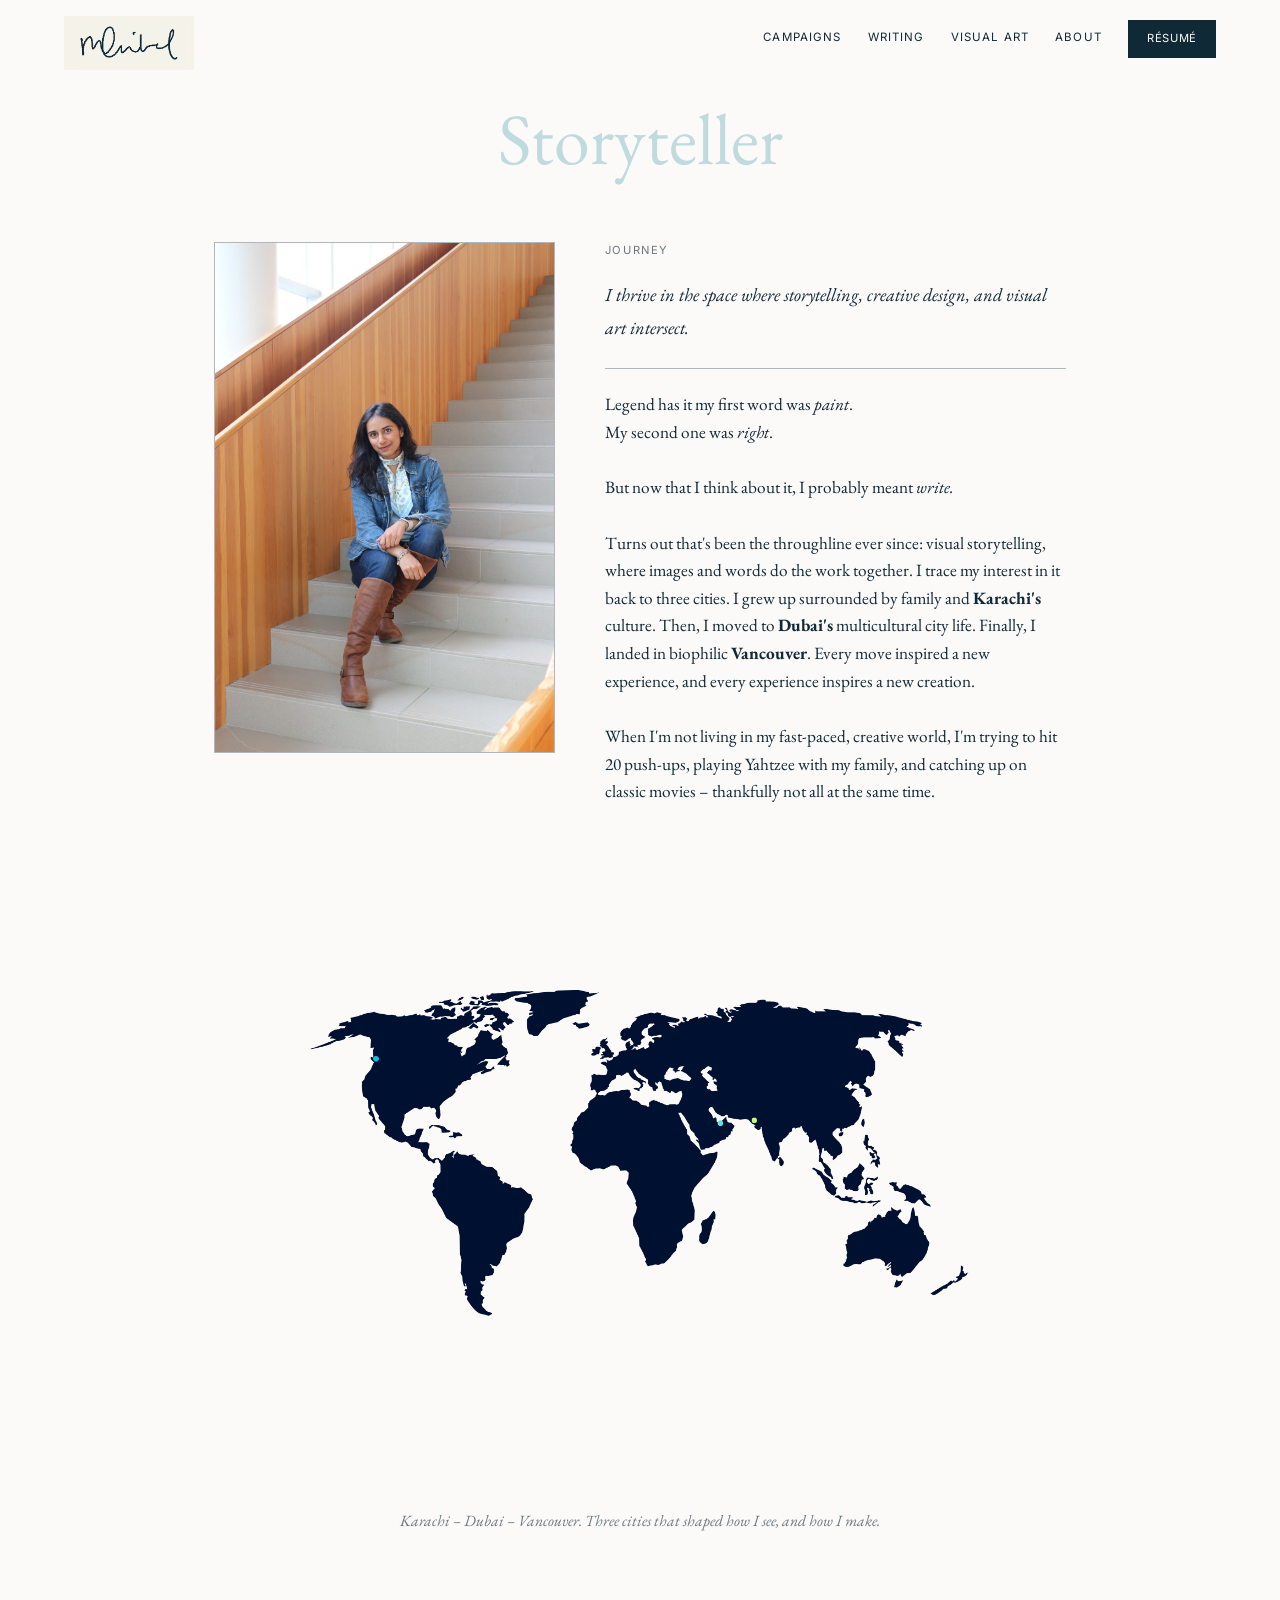
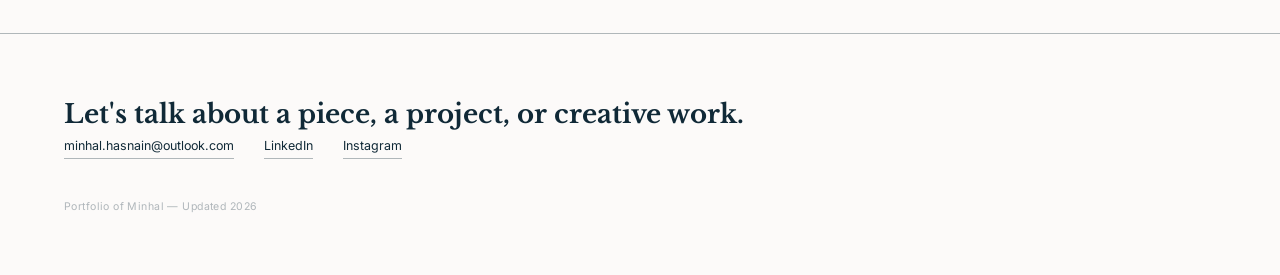
==== commit 38b8ae09: "Add files via upload" ====
--- a/about.html
+++ b/about.html
@@ -69,7 +69,7 @@
 
   .about-bio {
     max-width: 900px;
-    margin: 10px auto 0;
+    margin: 45px auto 0;
     padding: 0 24px;
     text-align: left;
     display: grid;
@@ -102,7 +102,7 @@
 
   .about-map-section {
     max-width: 900px;
-    margin: 50px auto 0;
+    margin: 30px auto 0;
     padding: 0 24px 100px;
     text-align: center;
   }
